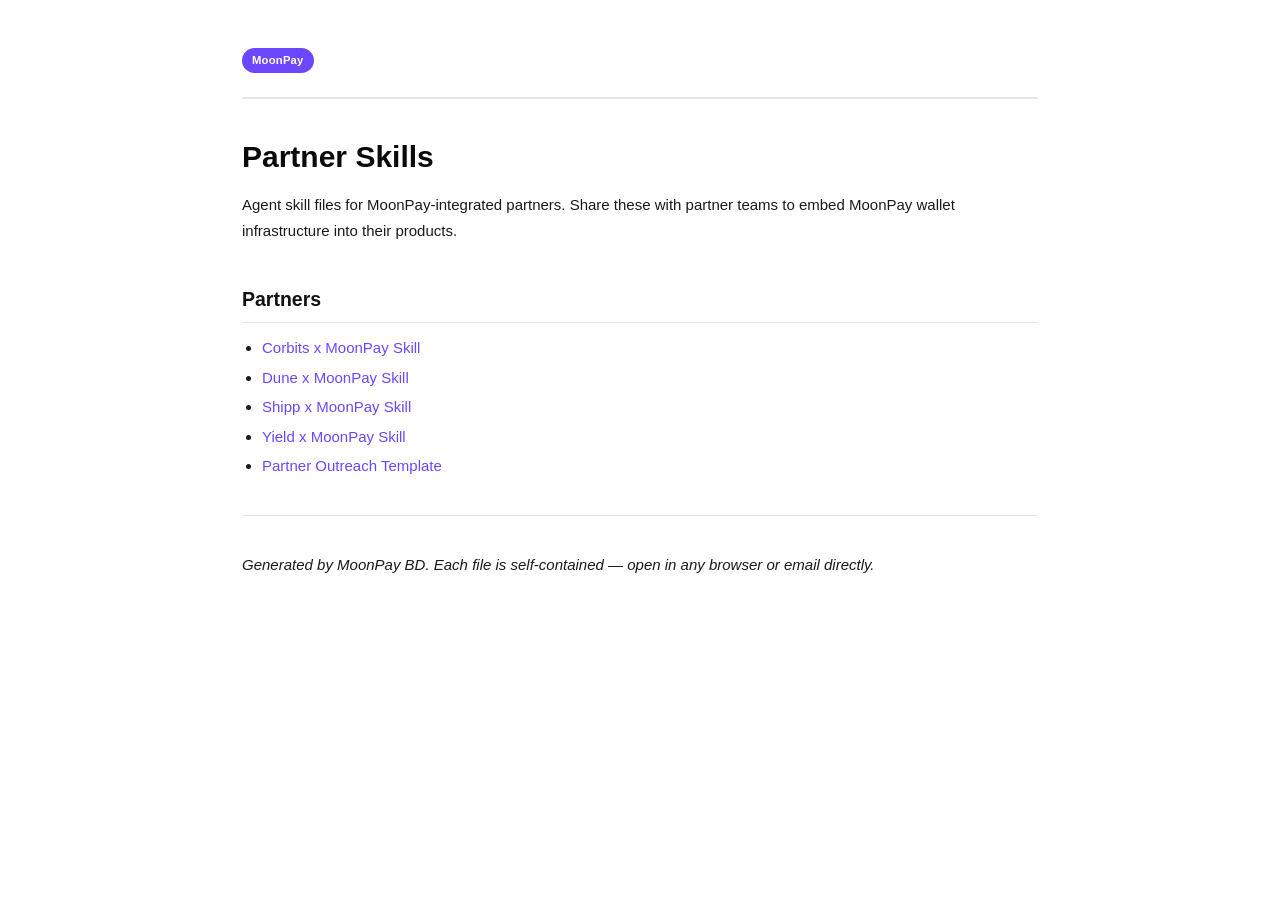
==== docs/index.html @ 167bcedb "Add partner skills for Shipp, Corbits, Yield.xyz, and Dune" ====
<!DOCTYPE html>
<html lang="en">
<head>
    <meta charset="UTF-8">
    <title>MoonPay Partner Skills</title>
    <style>
    * { box-sizing: border-box; margin: 0; padding: 0; }
    body {
        font-family: -apple-system, BlinkMacSystemFont, 'Segoe UI', sans-serif;
        font-size: 15px;
        line-height: 1.7;
        color: #1a1a1a;
        background: #fff;
        max-width: 860px;
        margin: 0 auto;
        padding: 48px 32px;
    }
    h1 { font-size: 2em; font-weight: 700; margin-bottom: 8px; color: #0a0a0a; }
    h2 { font-size: 1.3em; font-weight: 600; margin: 40px 0 12px; padding-bottom: 6px;
         border-bottom: 1px solid #e5e5e5; color: #111; }
    h3 { font-size: 1.05em; font-weight: 600; margin: 24px 0 8px; color: #222; }
    p { margin: 10px 0; }
    a { color: #6c47ff; text-decoration: none; }
    a:hover { text-decoration: underline; }
    code {
        font-family: 'SF Mono', 'Fira Code', monospace;
        font-size: 0.85em;
        background: #f4f4f5;
        padding: 2px 6px;
        border-radius: 4px;
        color: #c026d3;
    }
    pre {
        background: #18181b;
        color: #e4e4e7;
        padding: 18px 20px;
        border-radius: 8px;
        overflow-x: auto;
        margin: 14px 0;
        font-size: 0.82em;
        line-height: 1.6;
    }
    pre code {
        background: none;
        padding: 0;
        color: #e4e4e7;
        font-size: 1em;
    }
    table {
        width: 100%;
        border-collapse: collapse;
        margin: 16px 0;
        font-size: 0.9em;
    }
    th {
        background: #f9f9f9;
        text-align: left;
        padding: 8px 12px;
        border: 1px solid #e5e5e5;
        font-weight: 600;
    }
    td {
        padding: 8px 12px;
        border: 1px solid #e5e5e5;
        vertical-align: top;
    }
    tr:nth-child(even) td { background: #fafafa; }
    ul, ol { margin: 10px 0 10px 20px; }
    li { margin: 4px 0; }
    hr { border: none; border-top: 1px solid #e5e5e5; margin: 36px 0; }
    blockquote {
        border-left: 3px solid #6c47ff;
        padding: 8px 16px;
        margin: 16px 0;
        color: #555;
        background: #faf9ff;
        border-radius: 0 4px 4px 0;
    }
    .header-bar {
        display: flex;
        align-items: center;
        gap: 12px;
        margin-bottom: 32px;
        padding-bottom: 24px;
        border-bottom: 2px solid #e5e5e5;
    }
    .moonpay-badge {
        font-size: 0.75em;
        background: #6c47ff;
        color: white;
        padding: 3px 10px;
        border-radius: 20px;
        font-weight: 600;
        letter-spacing: 0.02em;
    }
    strong { font-weight: 600; }
    em { font-style: italic; }
</style>
</head>
<body>
    <div class="header-bar">
        <span class="moonpay-badge">MoonPay</span>
    </div>
    <h1>Partner Skills</h1>
    <p>Agent skill files for MoonPay-integrated partners. Share these with partner teams to embed MoonPay wallet infrastructure into their products.</p>
    <h2>Partners</h2>
    <ul>
<li><a href="corbits-moonpay-skill.html">Corbits x MoonPay Skill</a></li>
<li><a href="dune-moonpay-skill.html">Dune x MoonPay Skill</a></li>
<li><a href="shipp-moonpay-skill.html">Shipp x MoonPay Skill</a></li>
<li><a href="yield-moonpay-skill.html">Yield x MoonPay Skill</a></li>
<li><a href="partner-outreach.html">Partner Outreach Template</a></li>
    </ul>
    <hr>
    <p><em>Generated by MoonPay BD. Each file is self-contained — open in any browser or email directly.</em></p>
</body>
</html>
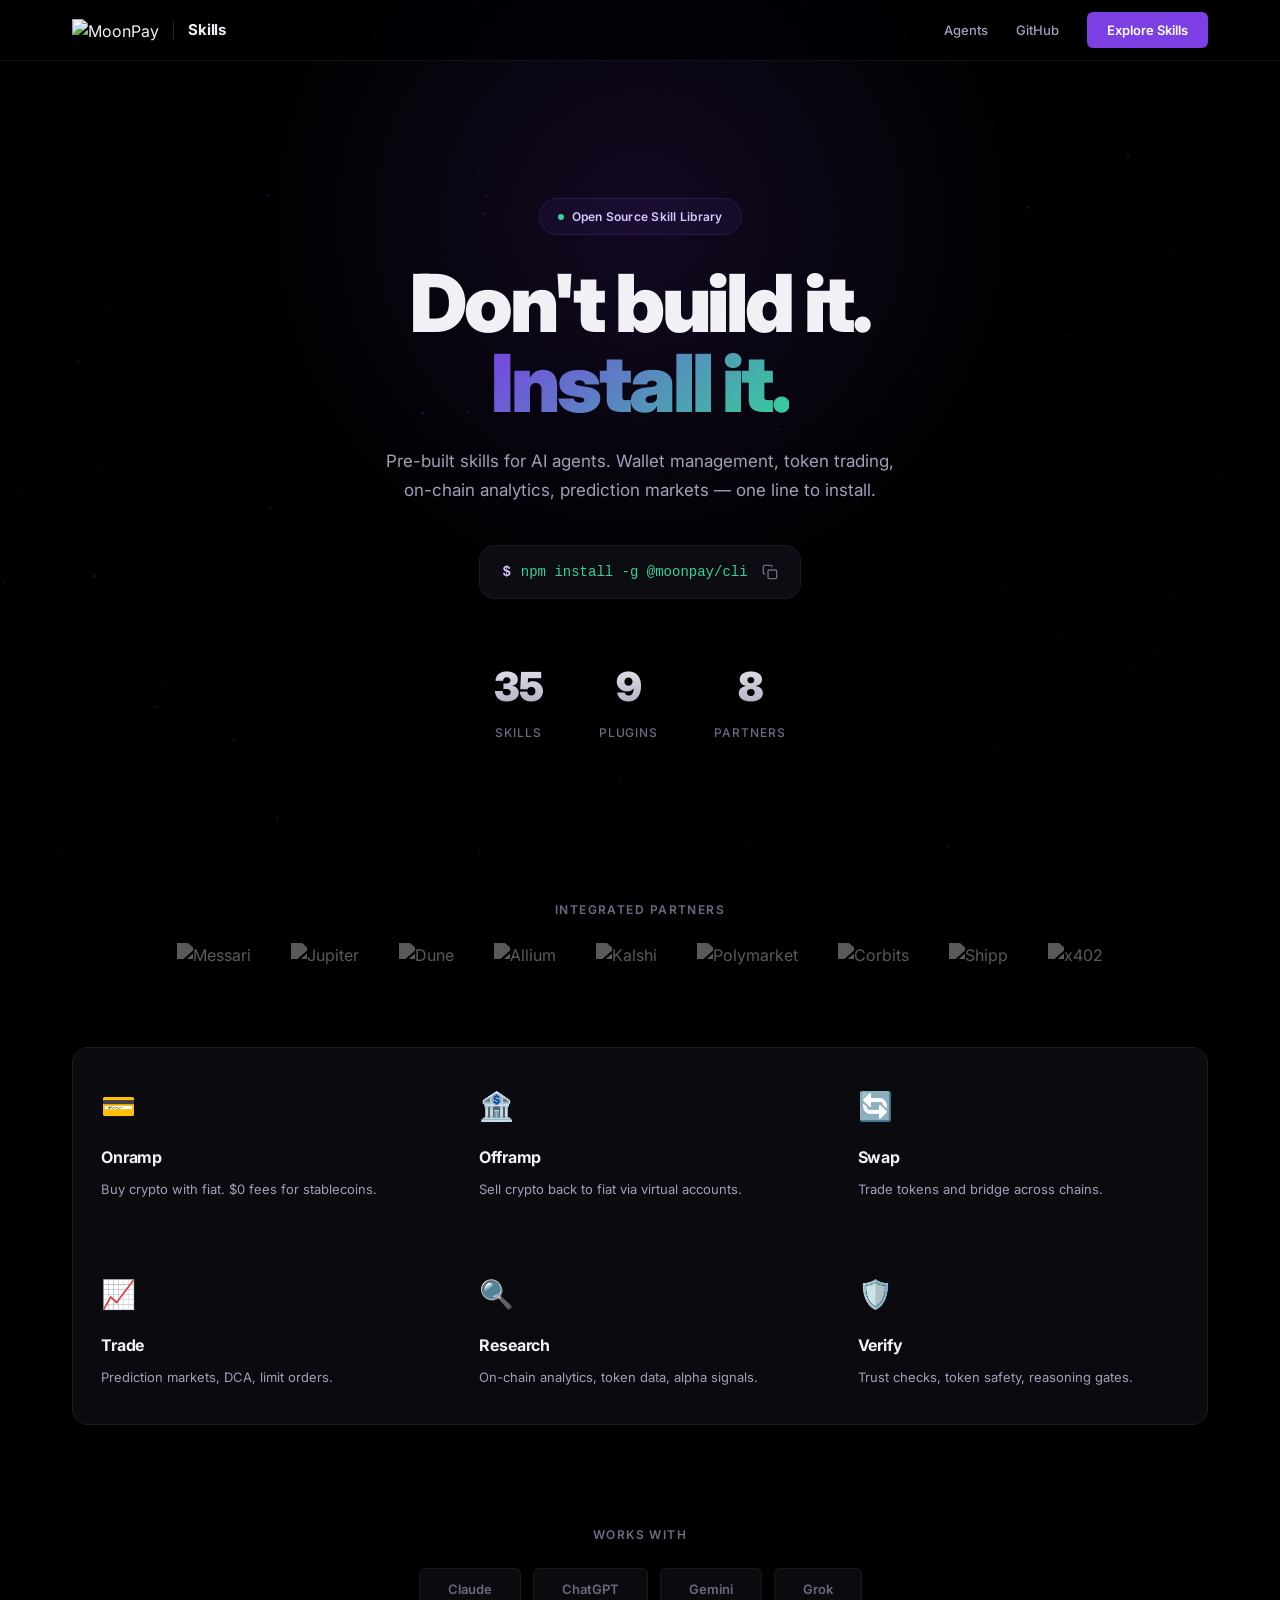
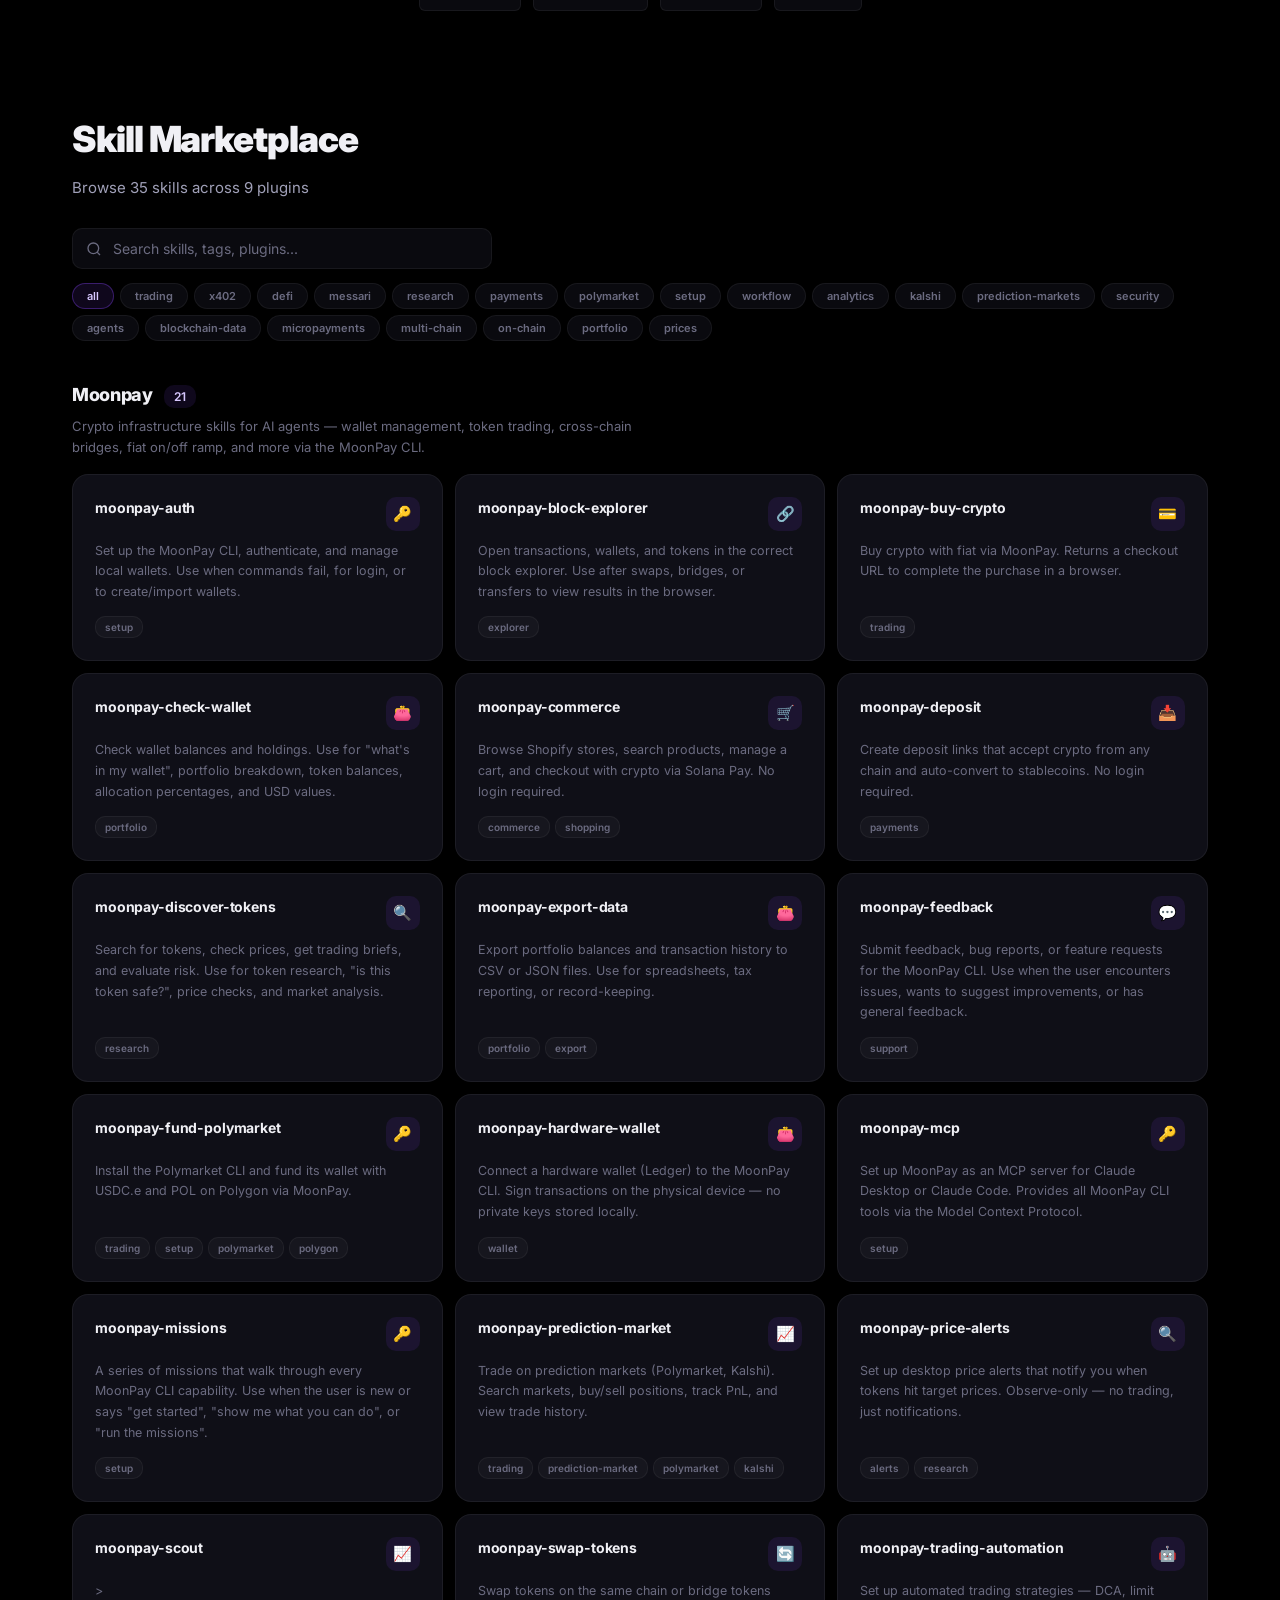
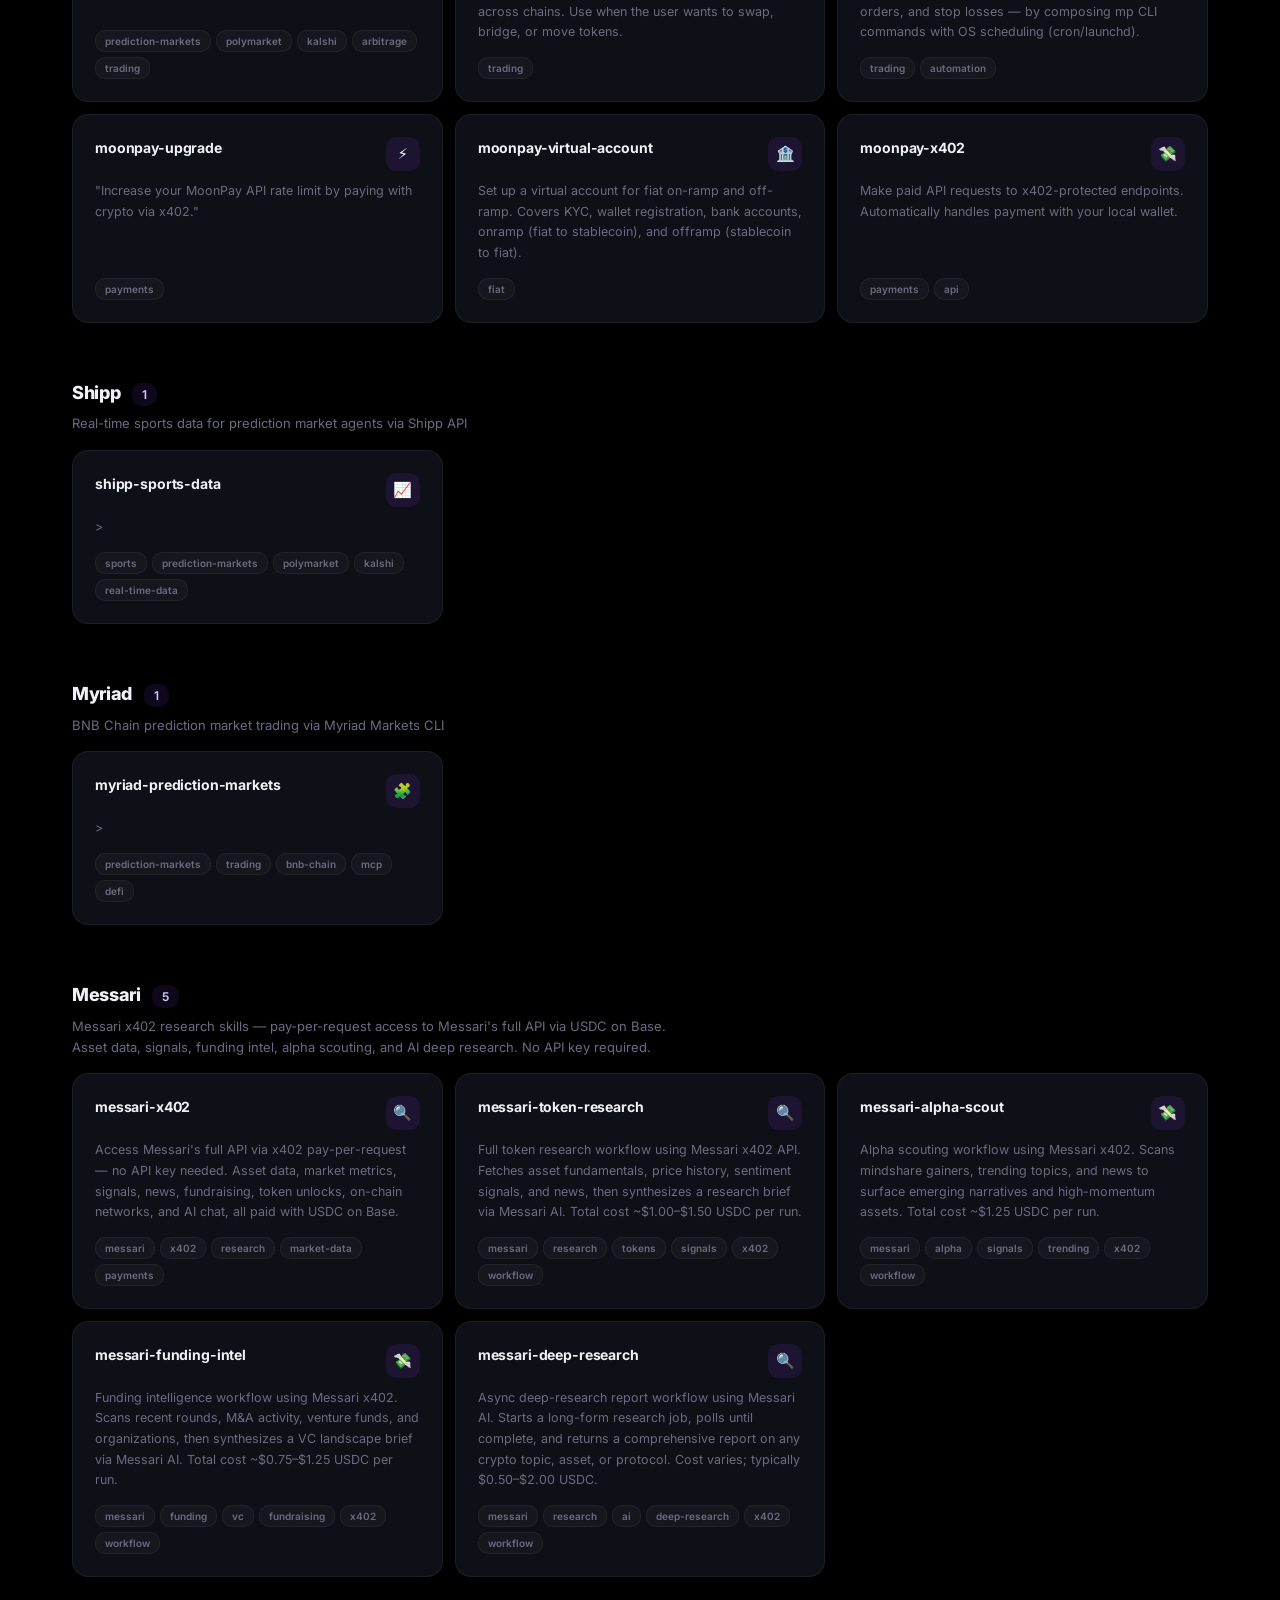
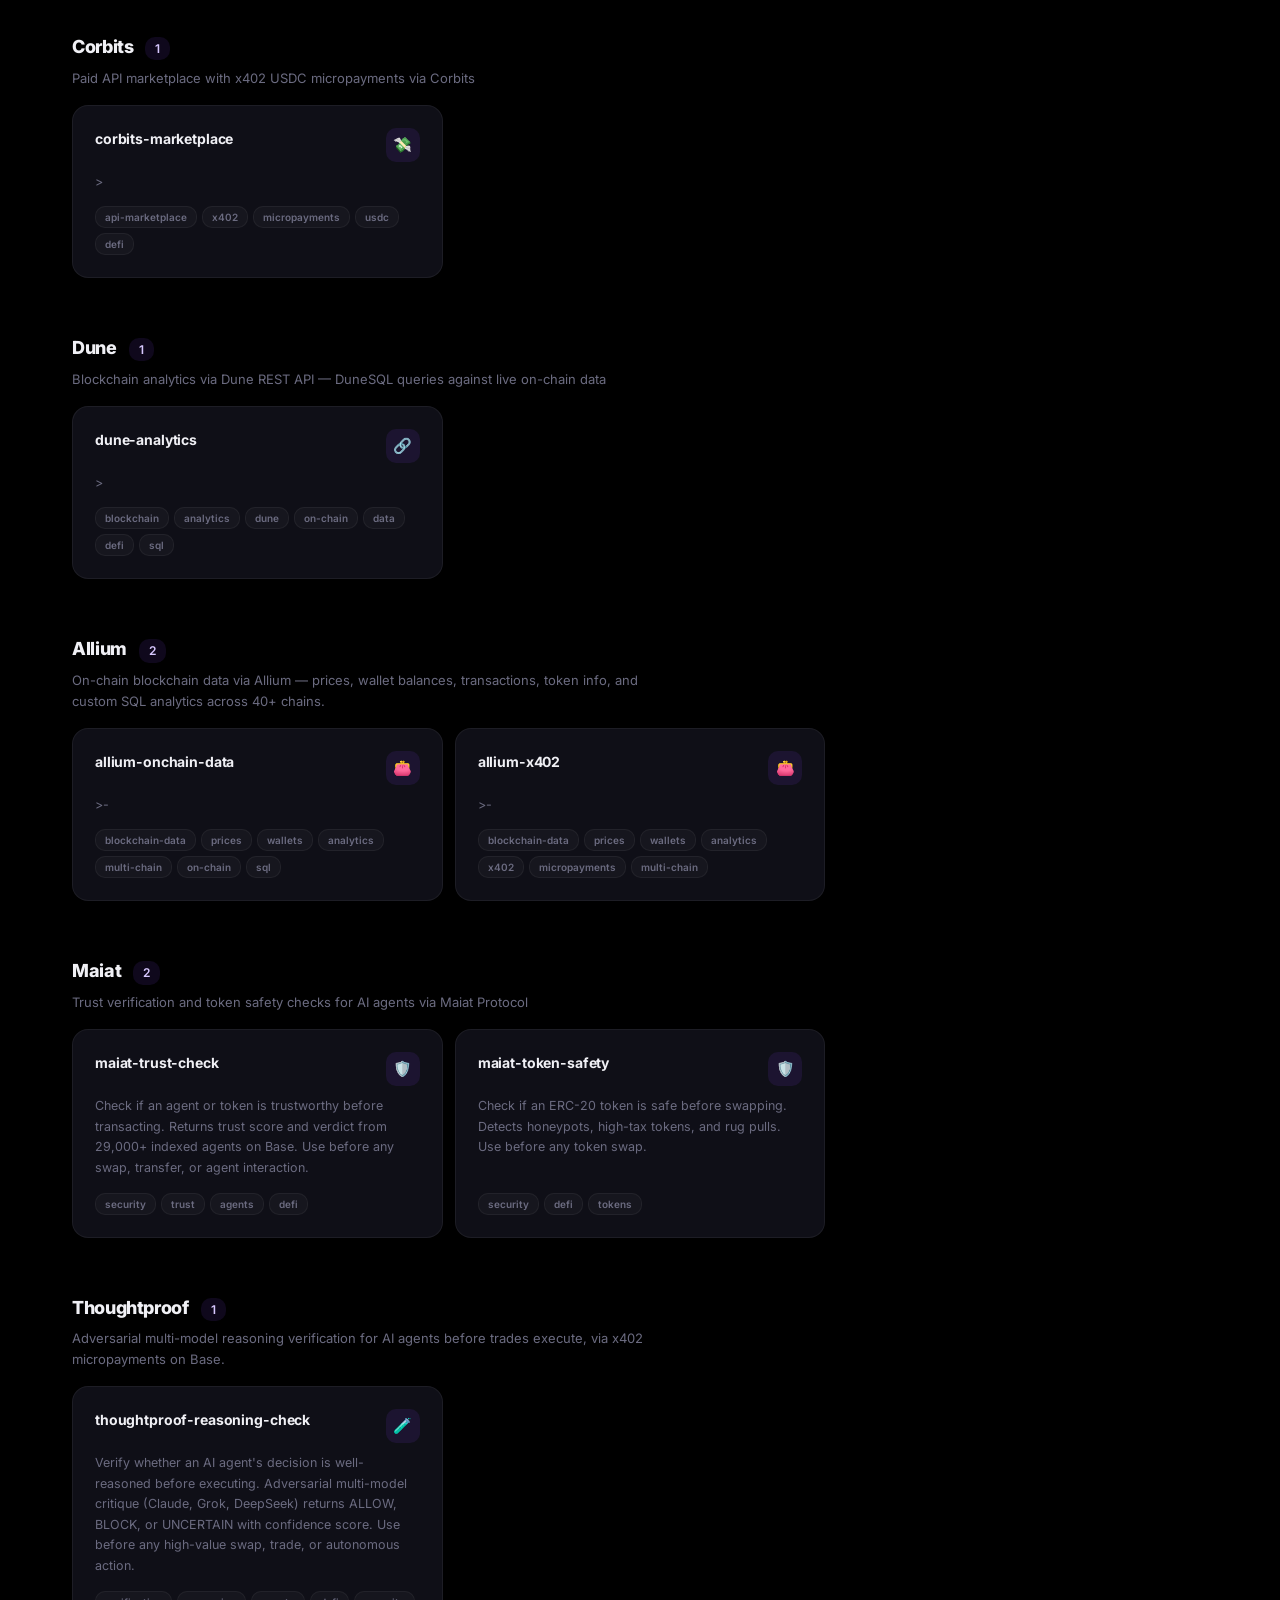
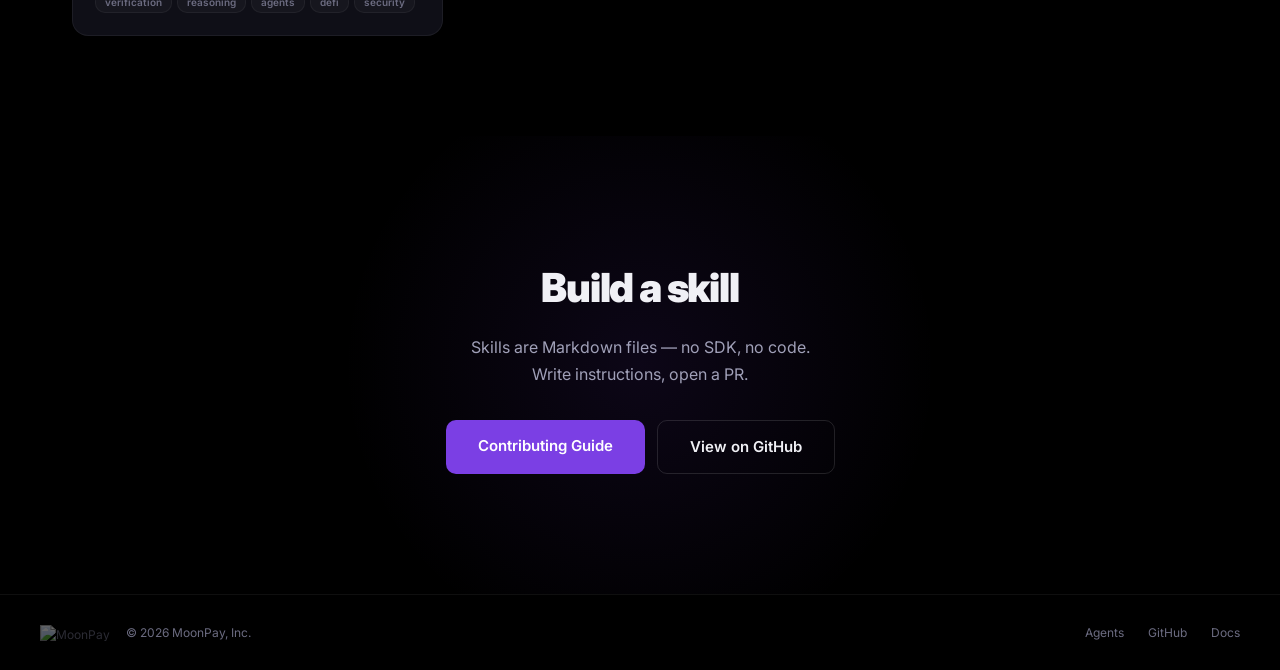
==== commit 225237c6: "feat: add GitHub Pages skills marketplace site Adds a static marketplace site that auto-generates fr" ====
--- a/docs/index.html
+++ b/docs/index.html
@@ -1,117 +1,175 @@
 <!DOCTYPE html>
 <html lang="en">
 <head>
-    <meta charset="UTF-8">
-    <title>MoonPay Partner Skills</title>
-    <style>
-    * { box-sizing: border-box; margin: 0; padding: 0; }
-    body {
-        font-family: -apple-system, BlinkMacSystemFont, 'Segoe UI', sans-serif;
-        font-size: 15px;
-        line-height: 1.7;
-        color: #1a1a1a;
-        background: #fff;
-        max-width: 860px;
-        margin: 0 auto;
-        padding: 48px 32px;
-    }
-    h1 { font-size: 2em; font-weight: 700; margin-bottom: 8px; color: #0a0a0a; }
-    h2 { font-size: 1.3em; font-weight: 600; margin: 40px 0 12px; padding-bottom: 6px;
-         border-bottom: 1px solid #e5e5e5; color: #111; }
-    h3 { font-size: 1.05em; font-weight: 600; margin: 24px 0 8px; color: #222; }
-    p { margin: 10px 0; }
-    a { color: #6c47ff; text-decoration: none; }
-    a:hover { text-decoration: underline; }
-    code {
-        font-family: 'SF Mono', 'Fira Code', monospace;
-        font-size: 0.85em;
-        background: #f4f4f5;
-        padding: 2px 6px;
-        border-radius: 4px;
-        color: #c026d3;
-    }
-    pre {
-        background: #18181b;
-        color: #e4e4e7;
-        padding: 18px 20px;
-        border-radius: 8px;
-        overflow-x: auto;
-        margin: 14px 0;
-        font-size: 0.82em;
-        line-height: 1.6;
-    }
-    pre code {
-        background: none;
-        padding: 0;
-        color: #e4e4e7;
-        font-size: 1em;
-    }
-    table {
-        width: 100%;
-        border-collapse: collapse;
-        margin: 16px 0;
-        font-size: 0.9em;
-    }
-    th {
-        background: #f9f9f9;
-        text-align: left;
-        padding: 8px 12px;
-        border: 1px solid #e5e5e5;
-        font-weight: 600;
-    }
-    td {
-        padding: 8px 12px;
-        border: 1px solid #e5e5e5;
-        vertical-align: top;
-    }
-    tr:nth-child(even) td { background: #fafafa; }
-    ul, ol { margin: 10px 0 10px 20px; }
-    li { margin: 4px 0; }
-    hr { border: none; border-top: 1px solid #e5e5e5; margin: 36px 0; }
-    blockquote {
-        border-left: 3px solid #6c47ff;
-        padding: 8px 16px;
-        margin: 16px 0;
-        color: #555;
-        background: #faf9ff;
-        border-radius: 0 4px 4px 0;
-    }
-    .header-bar {
-        display: flex;
-        align-items: center;
-        gap: 12px;
-        margin-bottom: 32px;
-        padding-bottom: 24px;
-        border-bottom: 2px solid #e5e5e5;
-    }
-    .moonpay-badge {
-        font-size: 0.75em;
-        background: #6c47ff;
-        color: white;
-        padding: 3px 10px;
-        border-radius: 20px;
-        font-weight: 600;
-        letter-spacing: 0.02em;
-    }
-    strong { font-weight: 600; }
-    em { font-style: italic; }
-</style>
+  <meta charset="UTF-8">
+  <meta name="viewport" content="width=device-width, initial-scale=1.0">
+  <title>MoonPay Agent Skills</title>
+  <link rel="icon" href="https://www.moonpay.com/favicon.ico">
+  <link rel="preconnect" href="https://fonts.googleapis.com">
+  <link href="https://fonts.googleapis.com/css2?family=Inter:wght@400;500;600;700;800;900&display=swap" rel="stylesheet">
+  <link rel="stylesheet" href="styles.css">
 </head>
 <body>
-    <div class="header-bar">
-        <span class="moonpay-badge">MoonPay</span>
+  <!-- WebGL Canvas -->
+  <canvas id="bgCanvas"></canvas>
+
+  <!-- Nav -->
+  <nav class="nav">
+    <div class="nav-inner">
+      <a href="/" class="nav-logo">
+        <img src="https://www.moonpay.com/assets/logo-full-white.svg" alt="MoonPay" class="nav-logo-img">
+        <span class="nav-divider"></span>
+        <span class="nav-title">Skills</span>
+      </a>
+      <div class="nav-links">
+        <a href="https://www.moonpay.com/agents" target="_blank">Agents</a>
+        <a href="https://github.com/moon-labs-dev/skills" target="_blank">GitHub</a>
+        <a href="#skills" class="btn-primary">Explore Skills</a>
+      </div>
     </div>
-    <h1>Partner Skills</h1>
-    <p>Agent skill files for MoonPay-integrated partners. Share these with partner teams to embed MoonPay wallet infrastructure into their products.</p>
-    <h2>Partners</h2>
-    <ul>
-<li><a href="corbits-moonpay-skill.html">Corbits x MoonPay Skill</a></li>
-<li><a href="dune-moonpay-skill.html">Dune x MoonPay Skill</a></li>
-<li><a href="shipp-moonpay-skill.html">Shipp x MoonPay Skill</a></li>
-<li><a href="yield-moonpay-skill.html">Yield x MoonPay Skill</a></li>
-<li><a href="partner-outreach.html">Partner Outreach Template</a></li>
-    </ul>
-    <hr>
-    <p><em>Generated by MoonPay BD. Each file is self-contained — open in any browser or email directly.</em></p>
+  </nav>
+
+  <!-- Hero -->
+  <section class="hero">
+    <div class="hero-glow"></div>
+    <div class="hero-content reveal">
+      <div class="hero-badge">
+        <span class="badge-dot"></span>
+        Open Source Skill Library
+      </div>
+      <h1>Don't build it.<br><span class="gradient-text">Install it.</span></h1>
+      <p class="hero-sub">Pre-built skills for AI agents. Wallet management, token trading, on-chain analytics, prediction markets — one line to install.</p>
+      <div class="hero-install">
+        <span class="prompt">$</span>
+        <code id="installCmd">npm install -g @moonpay/cli</code>
+        <button class="copy-btn" onclick="copyInstall()" aria-label="Copy">
+          <svg width="16" height="16" viewBox="0 0 24 24" fill="none" stroke="currentColor" stroke-width="2"><rect x="9" y="9" width="13" height="13" rx="2"/><path d="M5 15H4a2 2 0 01-2-2V4a2 2 0 012-2h9a2 2 0 012 2v1"/></svg>
+        </button>
+      </div>
+      <div class="hero-stats">
+        <div class="stat">
+          <span class="stat-num" id="skillCount">0</span>
+          <span class="stat-label">Skills</span>
+        </div>
+        <div class="stat">
+          <span class="stat-num" id="pluginCount">0</span>
+          <span class="stat-label">Plugins</span>
+        </div>
+        <div class="stat">
+          <span class="stat-num" id="partnerCount">0</span>
+          <span class="stat-label">Partners</span>
+        </div>
+      </div>
+    </div>
+  </section>
+
+  <!-- Partners -->
+  <section class="partners reveal">
+    <p class="section-label">Integrated Partners</p>
+    <div class="partner-strip">
+      <img src="https://www.moonpay.com/assets/agents/messari.svg" alt="Messari">
+      <img src="https://www.moonpay.com/assets/agents/jupiter.svg" alt="Jupiter">
+      <img src="https://www.moonpay.com/assets/agents/dune.svg" alt="Dune">
+      <img src="https://www.moonpay.com/assets/agents/allium.svg" alt="Allium">
+      <img src="https://www.moonpay.com/assets/agents/kalshi.svg" alt="Kalshi">
+      <img src="https://www.moonpay.com/assets/agents/polymarket.svg" alt="Polymarket">
+      <img src="https://www.moonpay.com/assets/agents/corbits.svg" alt="Corbits">
+      <img src="https://www.moonpay.com/assets/agents/shipp.ai.svg" alt="Shipp">
+      <img src="https://www.moonpay.com/assets/agents/x402.svg" alt="x402">
+    </div>
+  </section>
+
+  <!-- Capabilities -->
+  <section class="capabilities reveal">
+    <div class="cap-grid">
+      <div class="cap-card">
+        <div class="cap-icon">💳</div>
+        <h3>Onramp</h3>
+        <p>Buy crypto with fiat. $0 fees for stablecoins.</p>
+      </div>
+      <div class="cap-card">
+        <div class="cap-icon">🏦</div>
+        <h3>Offramp</h3>
+        <p>Sell crypto back to fiat via virtual accounts.</p>
+      </div>
+      <div class="cap-card">
+        <div class="cap-icon">🔄</div>
+        <h3>Swap</h3>
+        <p>Trade tokens and bridge across chains.</p>
+      </div>
+      <div class="cap-card">
+        <div class="cap-icon">📈</div>
+        <h3>Trade</h3>
+        <p>Prediction markets, DCA, limit orders.</p>
+      </div>
+      <div class="cap-card">
+        <div class="cap-icon">🔍</div>
+        <h3>Research</h3>
+        <p>On-chain analytics, token data, alpha signals.</p>
+      </div>
+      <div class="cap-card">
+        <div class="cap-icon">🛡️</div>
+        <h3>Verify</h3>
+        <p>Trust checks, token safety, reasoning gates.</p>
+      </div>
+    </div>
+  </section>
+
+  <!-- Platforms -->
+  <section class="platforms reveal">
+    <p class="section-label">Works with</p>
+    <div class="platform-row">
+      <div class="plat">Claude</div>
+      <div class="plat">ChatGPT</div>
+      <div class="plat">Gemini</div>
+      <div class="plat">Grok</div>
+    </div>
+  </section>
+
+  <!-- Skills Marketplace -->
+  <section class="marketplace" id="skills">
+    <div class="marketplace-header reveal">
+      <h2>Skill Marketplace</h2>
+      <p class="marketplace-sub">Browse <span id="totalSkills">0</span> skills across <span id="totalPlugins">0</span> plugins</p>
+      <div class="filter-bar">
+        <div class="search-wrap">
+          <svg class="search-icon" width="16" height="16" viewBox="0 0 24 24" fill="none" stroke="currentColor" stroke-width="2"><circle cx="11" cy="11" r="8"/><path d="m21 21-4.35-4.35"/></svg>
+          <input type="text" id="searchInput" placeholder="Search skills, tags, plugins..." class="search-input">
+        </div>
+        <div class="tags" id="tagFilters"></div>
+      </div>
+    </div>
+    <div id="pluginsGrid"></div>
+  </section>
+
+  <!-- CTA -->
+  <section class="cta reveal">
+    <div class="cta-glow"></div>
+    <div class="cta-content">
+      <h2>Build a skill</h2>
+      <p>Skills are Markdown files — no SDK, no code.<br>Write instructions, open a PR.</p>
+      <div class="cta-buttons">
+        <a href="https://github.com/moon-labs-dev/skills/blob/main/CONTRIBUTING.md" target="_blank" class="btn-primary btn-lg">Contributing Guide</a>
+        <a href="https://github.com/moon-labs-dev/skills" target="_blank" class="btn-ghost btn-lg">View on GitHub</a>
+      </div>
+    </div>
+  </section>
+
+  <!-- Footer -->
+  <footer class="footer">
+    <div class="footer-inner">
+      <div class="footer-left">
+        <img src="https://www.moonpay.com/assets/logo-full-white.svg" alt="MoonPay" class="footer-logo">
+        <span>&copy; 2026 MoonPay, Inc.</span>
+      </div>
+      <div class="footer-links">
+        <a href="https://www.moonpay.com/agents" target="_blank">Agents</a>
+        <a href="https://github.com/moon-labs-dev/skills" target="_blank">GitHub</a>
+        <a href="https://docs.moonpay.com/agents" target="_blank">Docs</a>
+      </div>
+    </div>
+  </footer>
+
+  <script src="app.js"></script>
 </body>
-</html>+</html>
--- a/docs/styles.css
+++ b/docs/styles.css
@@ -0,0 +1,453 @@
+*, *::before, *::after { margin: 0; padding: 0; box-sizing: border-box; }
+
+:root {
+  --bg: #000000;
+  --bg-elevated: #0a0a0f;
+  --bg-card: #0f0f17;
+  --bg-card-hover: #151520;
+  --border: rgba(255, 255, 255, 0.06);
+  --border-hover: rgba(255, 255, 255, 0.12);
+  --text: #f0f0f5;
+  --text-secondary: #a0a0b8;
+  --text-dim: #6b6b80;
+  --purple: #7B3FE4;
+  --purple-light: #D8C8FF;
+  --purple-glow: rgba(123, 63, 228, 0.12);
+  --green: #34d399;
+  --radius: 16px;
+  --radius-sm: 10px;
+  --radius-xs: 6px;
+  --max-w: 1200px;
+}
+
+html { scroll-behavior: smooth; }
+
+body {
+  font-family: 'Inter', -apple-system, system-ui, sans-serif;
+  background: var(--bg);
+  color: var(--text);
+  line-height: 1.6;
+  -webkit-font-smoothing: antialiased;
+  overflow-x: hidden;
+}
+
+/* WebGL Canvas */
+#bgCanvas {
+  position: fixed; inset: 0; z-index: 0;
+  width: 100%; height: 100%;
+  pointer-events: none;
+}
+
+/* Scroll Reveal */
+.reveal {
+  opacity: 0;
+  transform: translateY(30px);
+  transition: opacity 0.8s cubic-bezier(0.16, 1, 0.3, 1),
+              transform 0.8s cubic-bezier(0.16, 1, 0.3, 1);
+}
+.reveal.visible {
+  opacity: 1;
+  transform: translateY(0);
+}
+
+/* Shared */
+.section-label {
+  font-size: 12px; color: var(--text-dim);
+  text-transform: uppercase; letter-spacing: 0.12em;
+  font-weight: 600; margin-bottom: 24px;
+  text-align: center;
+}
+
+/* ——— NAV ——— */
+.nav {
+  position: fixed; top: 0; left: 0; right: 0; z-index: 100;
+  background: rgba(0, 0, 0, 0.6);
+  backdrop-filter: blur(24px) saturate(180%);
+  -webkit-backdrop-filter: blur(24px) saturate(180%);
+  border-bottom: 1px solid var(--border);
+}
+.nav-inner {
+  max-width: var(--max-w); margin: 0 auto; padding: 0 32px;
+  display: flex; align-items: center; justify-content: space-between;
+  height: 60px;
+}
+.nav-logo {
+  display: flex; align-items: center; gap: 14px;
+  text-decoration: none; color: var(--text);
+}
+.nav-logo-img { height: 22px; width: auto; }
+.nav-divider { width: 1px; height: 18px; background: rgba(255,255,255,0.15); }
+.nav-title { font-weight: 700; font-size: 15px; letter-spacing: -0.01em; }
+.nav-links { display: flex; align-items: center; gap: 28px; }
+.nav-links a {
+  text-decoration: none; color: var(--text-secondary);
+  font-size: 13px; font-weight: 500;
+  transition: color 0.2s;
+}
+.nav-links a:hover { color: var(--text); }
+
+/* Buttons */
+.btn-primary {
+  background: var(--purple) !important; color: #fff !important;
+  padding: 8px 20px; border-radius: var(--radius-xs);
+  font-weight: 600 !important; font-size: 13px !important;
+  transition: all 0.2s !important;
+  text-decoration: none !important;
+  border: none; cursor: pointer;
+}
+.btn-primary:hover { filter: brightness(1.15); transform: translateY(-1px); }
+.btn-primary.btn-lg { padding: 14px 32px; font-size: 15px !important; border-radius: var(--radius-sm); }
+.btn-ghost {
+  background: transparent !important; color: var(--text) !important;
+  padding: 8px 20px; border-radius: var(--radius-xs);
+  font-weight: 600 !important; font-size: 13px !important;
+  border: 1px solid var(--border-hover) !important;
+  transition: all 0.2s !important;
+  text-decoration: none !important;
+  cursor: pointer;
+}
+.btn-ghost:hover { border-color: var(--purple) !important; }
+.btn-ghost.btn-lg { padding: 14px 32px; font-size: 15px !important; border-radius: var(--radius-sm); }
+
+/* ——— HERO ——— */
+.hero {
+  position: relative; z-index: 1;
+  min-height: 100vh;
+  display: flex; align-items: center; justify-content: center;
+  text-align: center;
+  padding: 120px 32px 80px;
+}
+.hero-glow {
+  position: absolute; top: -20%; left: 50%; transform: translateX(-50%);
+  width: 800px; height: 800px;
+  background: radial-gradient(circle, rgba(123, 63, 228, 0.15) 0%, transparent 70%);
+  pointer-events: none;
+  animation: pulse 6s ease-in-out infinite;
+}
+@keyframes pulse {
+  0%, 100% { opacity: 0.6; transform: translateX(-50%) scale(1); }
+  50% { opacity: 1; transform: translateX(-50%) scale(1.1); }
+}
+.hero-content { max-width: 720px; position: relative; }
+.hero-badge {
+  display: inline-flex; align-items: center; gap: 8px;
+  background: rgba(123, 63, 228, 0.08);
+  border: 1px solid rgba(123, 63, 228, 0.2);
+  color: var(--purple-light);
+  padding: 8px 18px; border-radius: 24px;
+  font-size: 12px; font-weight: 600;
+  margin-bottom: 28px;
+  letter-spacing: 0.02em;
+}
+.badge-dot {
+  width: 6px; height: 6px; border-radius: 50%;
+  background: var(--green);
+  animation: blink 2s ease-in-out infinite;
+}
+@keyframes blink {
+  0%, 100% { opacity: 1; } 50% { opacity: 0.3; }
+}
+.hero h1 {
+  font-size: clamp(44px, 8vw, 80px);
+  font-weight: 900; line-height: 1;
+  letter-spacing: -0.04em;
+  margin-bottom: 24px;
+}
+.gradient-text {
+  background: linear-gradient(135deg, #7B3FE4 0%, #34d399 40%, #D8C8FF 80%, #7B3FE4 100%);
+  background-size: 300% auto;
+  -webkit-background-clip: text; -webkit-text-fill-color: transparent;
+  background-clip: text;
+  animation: shimmer 4s linear infinite;
+}
+@keyframes shimmer {
+  0% { background-position: 0% center; }
+  100% { background-position: 300% center; }
+}
+.hero-sub {
+  font-size: 17px; color: var(--text-secondary);
+  max-width: 520px; margin: 0 auto 40px;
+  line-height: 1.7;
+}
+.hero-install {
+  display: inline-flex; align-items: center; gap: 10px;
+  background: rgba(15, 15, 23, 0.8);
+  border: 1px solid var(--border);
+  padding: 14px 18px 14px 22px;
+  border-radius: var(--radius);
+  margin-bottom: 56px;
+  backdrop-filter: blur(12px);
+  transition: border-color 0.3s;
+}
+.hero-install:hover { border-color: var(--purple); }
+.prompt {
+  color: var(--purple-light);
+  font-family: 'SF Mono', 'Fira Code', 'Cascadia Code', monospace;
+  font-size: 14px; font-weight: 600; user-select: none;
+}
+.hero-install code {
+  font-family: 'SF Mono', 'Fira Code', 'Cascadia Code', monospace;
+  font-size: 14px; color: var(--green);
+}
+.copy-btn {
+  background: none; border: none; color: var(--text-dim);
+  cursor: pointer; padding: 4px; transition: color 0.2s;
+  display: flex; align-items: center;
+}
+.copy-btn:hover { color: var(--text); }
+
+.hero-stats {
+  display: flex; align-items: center; justify-content: center; gap: 56px;
+}
+.stat { display: flex; flex-direction: column; align-items: center; gap: 4px; }
+.stat-num {
+  font-size: 40px; font-weight: 900; letter-spacing: -0.03em;
+  background: linear-gradient(180deg, var(--text) 0%, var(--text-secondary) 100%);
+  -webkit-background-clip: text; -webkit-text-fill-color: transparent;
+  background-clip: text;
+}
+.stat-label { font-size: 12px; color: var(--text-dim); font-weight: 500; text-transform: uppercase; letter-spacing: 0.08em; }
+
+/* ——— PARTNERS ——— */
+.partners {
+  position: relative; z-index: 1;
+  max-width: var(--max-w); margin: 0 auto;
+  padding: 0 32px 80px;
+  text-align: center;
+}
+.partner-strip {
+  display: flex; justify-content: center; align-items: center;
+  gap: 40px; flex-wrap: wrap;
+}
+.partner-strip img {
+  height: 24px; width: auto;
+  opacity: 0.35; filter: brightness(0) invert(1);
+  transition: opacity 0.3s;
+}
+.partner-strip img:hover { opacity: 0.85; }
+
+/* ——— CAPABILITIES ——— */
+.capabilities {
+  position: relative; z-index: 1;
+  max-width: var(--max-w); margin: 0 auto;
+  padding: 0 32px 100px;
+}
+.cap-grid {
+  display: grid;
+  grid-template-columns: repeat(3, 1fr);
+  gap: 1px;
+  background: var(--border);
+  border: 1px solid var(--border);
+  border-radius: var(--radius);
+  overflow: hidden;
+}
+.cap-card {
+  background: var(--bg-elevated);
+  padding: 36px 28px;
+  transition: background 0.3s;
+}
+.cap-card:hover { background: var(--bg-card-hover); }
+.cap-icon { font-size: 28px; margin-bottom: 16px; }
+.cap-card h3 { font-size: 16px; font-weight: 700; margin-bottom: 8px; letter-spacing: -0.01em; }
+.cap-card p { font-size: 13px; color: var(--text-secondary); line-height: 1.6; }
+
+/* ——— PLATFORMS ——— */
+.platforms {
+  position: relative; z-index: 1;
+  max-width: var(--max-w); margin: 0 auto;
+  padding: 0 32px 100px;
+  text-align: center;
+}
+.platform-row { display: flex; justify-content: center; gap: 12px; flex-wrap: wrap; }
+.plat {
+  background: var(--bg-elevated); border: 1px solid var(--border);
+  padding: 10px 28px; border-radius: var(--radius-xs);
+  font-size: 13px; font-weight: 600; color: var(--text-dim);
+  transition: all 0.2s;
+}
+.plat:hover { border-color: rgba(123, 63, 228, 0.3); color: var(--text-secondary); }
+
+/* ——— MARKETPLACE ——— */
+.marketplace {
+  position: relative; z-index: 1;
+  max-width: var(--max-w); margin: 0 auto;
+  padding: 0 32px 100px;
+}
+.marketplace-header { margin-bottom: 40px; }
+.marketplace-header h2 {
+  font-size: 36px; font-weight: 900; letter-spacing: -0.03em;
+  margin-bottom: 8px;
+}
+.marketplace-sub {
+  font-size: 15px; color: var(--text-secondary);
+  margin-bottom: 28px;
+}
+.filter-bar { display: flex; flex-direction: column; gap: 14px; }
+.search-wrap {
+  position: relative; max-width: 420px;
+}
+.search-icon {
+  position: absolute; left: 14px; top: 50%; transform: translateY(-50%);
+  color: var(--text-dim); pointer-events: none;
+}
+.search-input {
+  width: 100%;
+  background: var(--bg-elevated); border: 1px solid var(--border);
+  padding: 11px 16px 11px 40px; border-radius: var(--radius-sm);
+  color: var(--text); font-size: 14px; font-family: inherit;
+  outline: none; transition: all 0.2s;
+}
+.search-input:focus {
+  border-color: var(--purple);
+  box-shadow: 0 0 0 3px var(--purple-glow);
+}
+.search-input::placeholder { color: var(--text-dim); }
+.tags { display: flex; gap: 6px; flex-wrap: wrap; }
+.tag-btn {
+  background: var(--bg-elevated); border: 1px solid var(--border);
+  padding: 5px 14px; border-radius: 20px;
+  color: var(--text-dim); font-size: 11px; font-weight: 600;
+  cursor: pointer; transition: all 0.2s;
+  font-family: inherit; text-transform: lowercase;
+}
+.tag-btn:hover { border-color: rgba(123, 63, 228, 0.3); color: var(--text-secondary); }
+.tag-btn.active {
+  background: var(--purple-glow); border-color: rgba(123, 63, 228, 0.4);
+  color: var(--purple-light);
+}
+
+/* Plugin Groups */
+.plugin-group { margin-bottom: 56px; }
+.plugin-group:last-child { margin-bottom: 0; }
+.plugin-header {
+  display: flex; align-items: baseline; gap: 12px;
+  margin-bottom: 6px;
+}
+.plugin-name {
+  font-size: 18px; font-weight: 800; letter-spacing: -0.02em;
+}
+.plugin-count {
+  font-size: 12px; font-weight: 600;
+  color: var(--purple-light); background: var(--purple-glow);
+  padding: 2px 10px; border-radius: 10px;
+}
+.plugin-desc {
+  font-size: 13px; color: var(--text-dim); margin-bottom: 16px;
+  max-width: 600px; line-height: 1.6;
+}
+.skills-grid {
+  display: grid;
+  grid-template-columns: repeat(auto-fill, minmax(340px, 1fr));
+  gap: 12px;
+}
+
+/* Skill Card */
+.skill-card {
+  background: var(--bg-card);
+  border: 1px solid var(--border);
+  border-radius: var(--radius);
+  padding: 22px;
+  display: flex; flex-direction: column;
+  position: relative; overflow: hidden;
+  transition: all 0.3s cubic-bezier(0.16, 1, 0.3, 1);
+}
+.skill-card::before {
+  content: '';
+  position: absolute; top: 0; left: 0; right: 0;
+  height: 1px;
+  background: linear-gradient(90deg, transparent, var(--purple), var(--green), transparent);
+  opacity: 0;
+  transition: opacity 0.3s;
+}
+.skill-card:hover {
+  border-color: var(--border-hover);
+  background: var(--bg-card-hover);
+  transform: translateY(-3px);
+  box-shadow: 0 12px 40px rgba(0, 0, 0, 0.4), 0 0 60px var(--purple-glow);
+}
+.skill-card:hover::before { opacity: 1; }
+.skill-card-top {
+  display: flex; align-items: flex-start; justify-content: space-between;
+  margin-bottom: 10px;
+}
+.skill-name {
+  font-size: 14px; font-weight: 700; color: var(--text);
+  letter-spacing: -0.01em;
+}
+.skill-icon {
+  width: 34px; height: 34px; border-radius: 10px;
+  background: var(--purple-glow);
+  display: flex; align-items: center; justify-content: center;
+  flex-shrink: 0; font-size: 15px;
+}
+.skill-desc {
+  font-size: 12.5px; color: var(--text-dim); line-height: 1.65;
+  flex: 1; margin-bottom: 14px;
+}
+.skill-tags { display: flex; gap: 5px; flex-wrap: wrap; }
+.skill-tag {
+  font-size: 10px; font-weight: 600;
+  padding: 2px 9px; border-radius: 10px;
+  background: rgba(255,255,255,0.03);
+  color: var(--text-dim);
+  border: 1px solid rgba(255,255,255,0.05);
+}
+.skill-card:hover .skill-tag { border-color: rgba(123, 63, 228, 0.2); }
+.skill-card.hidden { display: none; }
+.plugin-group.hidden { display: none; }
+
+/* ——— CTA ——— */
+.cta {
+  position: relative; z-index: 1;
+  padding: 120px 32px;
+  text-align: center;
+  overflow: hidden;
+}
+.cta-glow {
+  position: absolute; top: 50%; left: 50%;
+  transform: translate(-50%, -50%);
+  width: 600px; height: 600px;
+  background: radial-gradient(circle, rgba(123, 63, 228, 0.1) 0%, transparent 70%);
+  pointer-events: none;
+}
+.cta-content { position: relative; max-width: 500px; margin: 0 auto; }
+.cta h2 { font-size: 40px; font-weight: 900; letter-spacing: -0.03em; margin-bottom: 14px; }
+.cta p { color: var(--text-secondary); font-size: 16px; margin-bottom: 32px; line-height: 1.7; }
+.cta-buttons { display: flex; gap: 12px; justify-content: center; flex-wrap: wrap; }
+
+/* ——— FOOTER ——— */
+.footer {
+  position: relative; z-index: 1;
+  border-top: 1px solid var(--border);
+  padding: 28px 32px;
+}
+.footer-inner {
+  max-width: var(--max-w); margin: 0 auto;
+  display: flex; align-items: center; justify-content: space-between;
+  font-size: 12px; color: var(--text-dim);
+}
+.footer-left { display: flex; align-items: center; gap: 16px; }
+.footer-logo { height: 16px; width: auto; opacity: 0.4; }
+.footer-links { display: flex; gap: 24px; }
+.footer-links a {
+  color: var(--text-dim); text-decoration: none;
+  font-size: 12px; transition: color 0.2s;
+}
+.footer-links a:hover { color: var(--text-secondary); }
+
+/* ——— RESPONSIVE ——— */
+@media (max-width: 768px) {
+  .cap-grid { grid-template-columns: repeat(2, 1fr); }
+  .skills-grid { grid-template-columns: 1fr; }
+  .hero h1 { font-size: 40px; }
+  .hero-stats { gap: 32px; }
+  .stat-num { font-size: 32px; }
+  .partner-strip { gap: 24px; }
+  .partner-strip img { height: 20px; }
+  .nav-links a:not(.btn-primary) { display: none; }
+}
+@media (max-width: 480px) {
+  .cap-grid { grid-template-columns: 1fr; }
+  .hero { padding: 140px 20px 60px; }
+  .footer-inner { flex-direction: column; gap: 12px; }
+}
